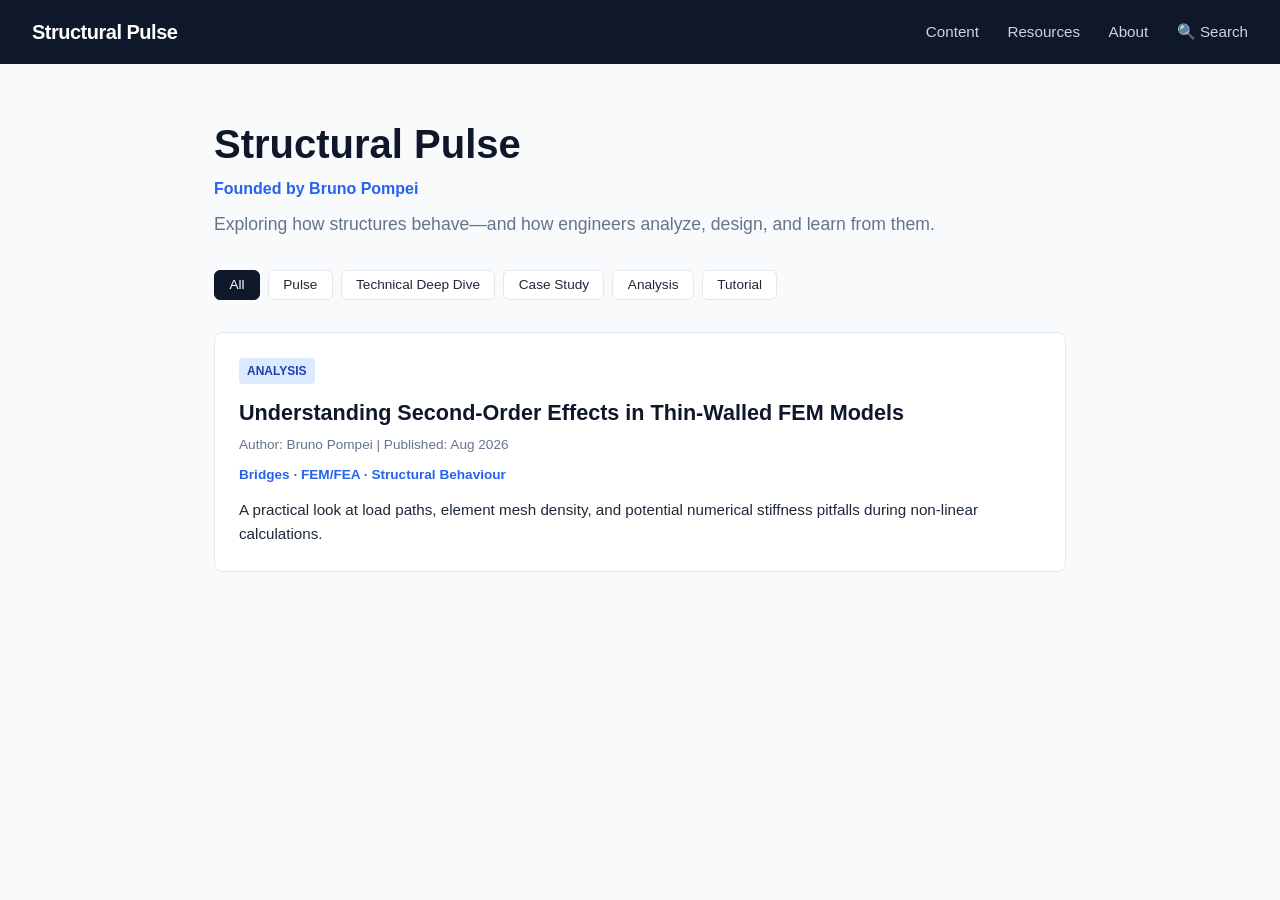
==== index.html @ de6e0392 "feat: initial V1 layout and styling" ====
<!DOCTYPE html>
<html lang="en">
<head>
    <meta charset="UTF-8">
    <meta name="viewport" content="width=device-width, initial-scale=1.0">
    <title>Structural Pulse | Engineering Insights</title>
    <link rel="stylesheet" href="style.css">
</head>
<body>

    <!-- Header & Navigation -->
    <header>
        <div class="logo">Structural Pulse</div>
        <nav>
            <a href="#content">Content</a>
            <a href="#resources">Resources</a>
            <a href="#about">About</a>
            <a href="#search">🔍 Search</a>
        </nav>
    </header>

    <!-- Hero Section -->
    <section class="hero">
        <h1>Structural Pulse</h1>
        <p class="subtitle">Founded by Bruno Pompei</p>
        <p class="tagline">Exploring how structures behave—and how engineers analyze, design, and learn from them.</p>
    </section>

    <!-- Content Type Filters -->
    <section class="filters">
        <button class="filter-btn active">All</button>
        <button class="filter-btn">Pulse</button>
        <button class="filter-btn">Technical Deep Dive</button>
        <button class="filter-btn">Case Study</button>
        <button class="filter-btn">Analysis</button>
        <button class="filter-btn">Tutorial</button>
    </section>

    <!-- Sample Article Card -->
    <main id="content">
        <article class="card">
            <span class="badge">Analysis</span>
            <h2>Understanding Second-Order Effects in Thin-Walled FEM Models</h2>
            <p class="metadata">Author: Bruno Pompei | Published: Aug 2026</p>
            <p class="tags">Bridges · FEM/FEA · Structural Behaviour</p>
            <p class="excerpt">A practical look at load paths, element mesh density, and potential numerical stiffness pitfalls during non-linear calculations.</p>
        </article>
    </main>

    <script src="script.js"></script>
</body>
</html>
---- style.css ----
/* --- CSS RESET & VARIABLES --- */
:root {
    --primary: #0f172a;       /* Deep Slate */
    --accent: #2563eb;        /* Engineering Blue */
    --bg: #f8fafc;            /* Light Gray Canvas */
    --surface: #ffffff;       /* Pure White Cards */
    --text-main: #1e293b;     /* Dark Charcoal Text */
    --text-muted: #64748b;    /* Muted Slate Text */
    --border: #e2e8f0;        /* Subtle Border Gray */
}

* {
    box-sizing: border-box;
    margin: 0;
    padding: 0;
}

body {
    font-family: -apple-system, BlinkMacSystemFont, "Segoe UI", Roboto, Helvetica, Arial, sans-serif;
    background-color: var(--bg);
    color: var(--text-main);
    line-height: 1.6;
    padding-bottom: 40px;
}

/* --- HEADER & NAVIGATION --- */
header {
    display: flex;
    justify-content: space-between;
    align-items: center;
    background-color: var(--primary);
    color: var(--surface);
    padding: 1rem 2rem;
}

.logo {
    font-size: 1.25rem;
    font-weight: 700;
    letter-spacing: -0.5px;
}

nav a {
    color: #cbd5e1;
    text-decoration: none;
    margin-left: 1.5rem;
    font-size: 0.95rem;
    transition: color 0.2s ease;
}

nav a:hover {
    color: var(--surface);
}

/* --- HERO SECTION --- */
.hero {
    max-width: 900px;
    margin: 3rem auto 2rem auto;
    padding: 0 1.5rem;
}

.hero h1 {
    font-size: 2.5rem;
    color: var(--primary);
}

.subtitle {
    font-weight: 600;
    color: var(--accent);
    margin-bottom: 0.5rem;
}

.tagline {
    font-size: 1.1rem;
    color: var(--text-muted);
}

/* --- FILTER BUTTONS --- */
.filters {
    max-width: 900px;
    margin: 0 auto 2rem auto;
    padding: 0 1.5rem;
    display: flex;
    gap: 0.5rem;
    flex-wrap: wrap;
}

.filter-btn {
    background: var(--surface);
    border: 1px solid var(--border);
    padding: 0.4rem 0.9rem;
    border-radius: 6px;
    font-size: 0.85rem;
    cursor: pointer;
    color: var(--text-main);
}

.filter-btn.active, .filter-btn:hover {
    background: var(--primary);
    color: var(--surface);
    border-color: var(--primary);
}

/* --- ARTICLE CARDS --- */
main {
    max-width: 900px;
    margin: 0 auto;
    padding: 0 1.5rem;
}

.card {
    background: var(--surface);
    border: 1px solid var(--border);
    border-radius: 8px;
    padding: 1.5rem;
    margin-bottom: 1.5rem;
}

.badge {
    display: inline-block;
    background: #dbeafe;
    color: #1e40af;
    font-size: 0.75rem;
    font-weight: 700;
    text-transform: uppercase;
    padding: 0.2rem 0.5rem;
    border-radius: 4px;
    margin-bottom: 0.75rem;
}

.card h2 {
    font-size: 1.35rem;
    color: var(--primary);
    margin-bottom: 0.25rem;
}

.metadata {
    font-size: 0.85rem;
    color: var(--text-muted);
}

.tags {
    font-size: 0.85rem;
    font-weight: 600;
    color: var(--accent);
    margin: 0.5rem 0 0.75rem 0;
}

.excerpt {
    color: var(--text-main);
    font-size: 0.95rem;
}
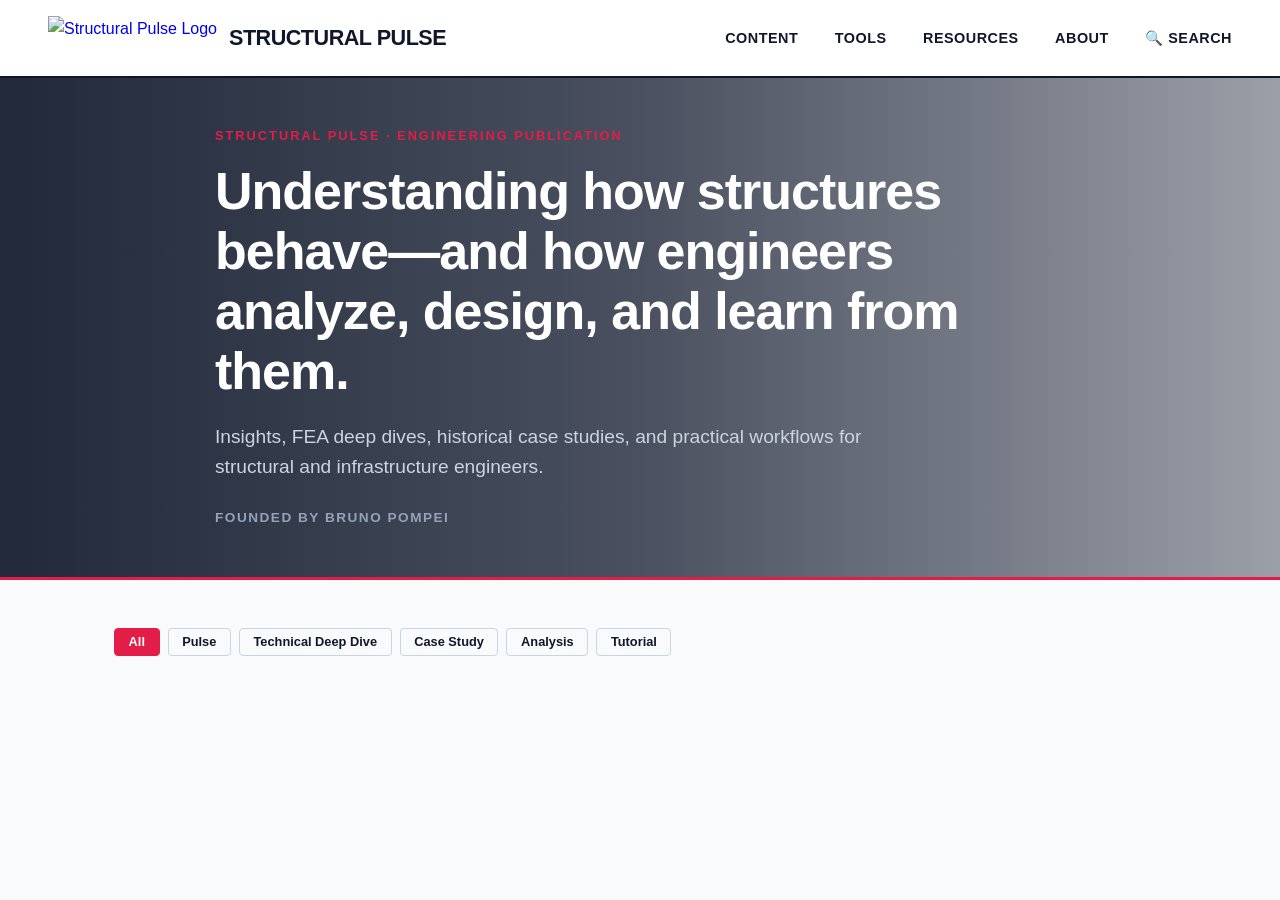
==== commit 0f442065: "Update index page" ====
--- a/index.html
+++ b/index.html
@@ -4,29 +4,40 @@
     <meta charset="UTF-8">
     <meta name="viewport" content="width=device-width, initial-scale=1.0">
     <title>Structural Pulse | Engineering Insights</title>
+    <link rel="icon" href="images/logo.png" type="image/png">
     <link rel="stylesheet" href="style.css">
 </head>
 <body>
 
-    <!-- Header & Navigation -->
     <header>
-        <div class="logo">Structural Pulse</div>
+        <a href="index.html" class="logo-container">
+            <img src="images/logo.png" alt="Structural Pulse Logo" class="logo-img">
+            <span class="logo-text">Structural Pulse</span>
+        </a>
         <nav>
-            <a href="#content">Content</a>
+            <a href="index.html#content">Content</a>
+            <a href="tools.html">Tools</a>
             <a href="#resources">Resources</a>
             <a href="#about">About</a>
             <a href="#search">🔍 Search</a>
         </nav>
     </header>
 
-    <!-- Hero Section -->
-    <section class="hero">
-        <h1>Structural Pulse</h1>
-        <p class="subtitle">Founded by Bruno Pompei</p>
-        <p class="tagline">Exploring how structures behave—and how engineers analyze, design, and learn from them.</p>
+    <section class="hero-banner" id="heroBanner">
+        <video autoplay muted loop playsinline id="heroVideo" class="hero-video">
+            <source src="images/hero-video.mp4" type="video/mp4">
+        </video>
+
+        <div class="hero-overlay"></div>
+
+        <div class="hero-content">
+            <span class="hero-category">STRUCTURAL PULSE · ENGINEERING PUBLICATION</span>
+            <h1 class="hero-title">Understanding how structures behave—and how engineers analyze, design, and learn from them.</h1>
+            <p class="hero-subtitle">Insights, FEA deep dives, historical case studies, and practical workflows for structural and infrastructure engineers.</p>
+            <p class="hero-founder">FOUNDED BY BRUNO POMPEI</p>
+        </div>
     </section>
 
-    <!-- Content Type Filters -->
     <section class="filters">
         <button class="filter-btn active">All</button>
         <button class="filter-btn">Pulse</button>
@@ -36,15 +47,7 @@
         <button class="filter-btn">Tutorial</button>
     </section>
 
-    <!-- Sample Article Card -->
     <main id="content">
-        <article class="card">
-            <span class="badge">Analysis</span>
-            <h2>Understanding Second-Order Effects in Thin-Walled FEM Models</h2>
-            <p class="metadata">Author: Bruno Pompei | Published: Aug 2026</p>
-            <p class="tags">Bridges · FEM/FEA · Structural Behaviour</p>
-            <p class="excerpt">A practical look at load paths, element mesh density, and potential numerical stiffness pitfalls during non-linear calculations.</p>
-        </article>
     </main>
 
     <script src="script.js"></script>
--- a/style.css
+++ b/style.css
@@ -1,12 +1,15 @@
-/* --- CSS RESET & VARIABLES --- */
+/* ==========================================================================
+   1. CSS RESET & BRAND VARIABLES
+   ========================================================================== */
 :root {
-    --primary: #0f172a;       /* Deep Slate */
-    --accent: #2563eb;        /* Engineering Blue */
-    --bg: #f8fafc;            /* Light Gray Canvas */
-    --surface: #ffffff;       /* Pure White Cards */
-    --text-main: #1e293b;     /* Dark Charcoal Text */
+    --primary: #0f172a;       /* Slate / Dark Navy */
+    --brand-red: #e11d48;     /* Structural Pulse Red (Matching Logo) */
+    --accent-blue: #2563eb;   /* Technical Accent Blue */
+    --bg: #f8fafc;            /* Clean Surface Canvas */
+    --surface: #ffffff;       /* Card Background */
+    --text-main: #0f172a;     /* Sharp Dark Charcoal Text */
     --text-muted: #64748b;    /* Muted Slate Text */
-    --border: #e2e8f0;        /* Subtle Border Gray */
+    --border: #cbd5e1;        /* Crisp Structural Border */
 }
 
 * {
@@ -20,64 +23,166 @@
     background-color: var(--bg);
     color: var(--text-main);
     line-height: 1.6;
-    padding-bottom: 40px;
-}
-
-/* --- HEADER & NAVIGATION --- */
+}
+
+/* ==========================================================================
+   2. HEADER & BRAND NAVIGATION
+   ========================================================================== */
 header {
     display: flex;
     justify-content: space-between;
     align-items: center;
-    background-color: var(--primary);
+    background-color: var(--surface);
+    border-bottom: 2px solid var(--primary);
+    padding: 1rem 3rem;
+}
+
+.logo-container {
+    display: flex;
+    align-items: center;
+    gap: 0.75rem;
+    text-decoration: none;
+}
+
+.logo-img {
+    height: 44px;
+    width: auto;
+    display: block;
+}
+
+.logo-text {
+    font-size: 1.35rem;
+    font-weight: 800;
+    letter-spacing: -0.5px;
+    color: var(--primary);
+    text-transform: uppercase;
+}
+
+nav a {
+    color: var(--text-main);
+    text-decoration: none;
+    margin-left: 2rem;
+    font-size: 0.9rem;
+    font-weight: 600;
+    text-transform: uppercase;
+    letter-spacing: 0.5px;
+    transition: color 0.2s ease;
+}
+
+nav a:hover,
+nav a.active-nav {
+    color: var(--brand-red) !important;
+}
+
+nav a.active-nav {
+    border-bottom: 2px solid var(--brand-red);
+}
+
+/* ==========================================================================
+   3. EDITORIAL HERO BANNER (VIDEO & STATIC FALLBACK)
+   ========================================================================== */
+.hero-banner {
+    position: relative;
+    width: 100%;
+    min-height: 480px;
+    background-image: url('images/hero-bg.jpg'); /* Static background fallback */
+    background-size: cover;
+    background-position: center;
+    background-repeat: no-repeat;
+    display: flex;
+    align-items: center;
+    margin-bottom: 3rem;
+    border-bottom: 3px solid var(--brand-red);
+    overflow: hidden;
+}
+
+/* Background video positioning */
+.hero-video {
+    position: absolute;
+    top: 50%;
+    left: 50%;
+    min-width: 100%;
+    min-height: 100%;
+    width: auto;
+    height: auto;
+    transform: translate(-50%, -50%);
+    object-fit: cover;
+    z-index: 0;
+    opacity: 1;
+    transition: opacity 0.6s ease;
+}
+
+/* Fades out video when user scrolls down */
+.hero-banner.scrolled .hero-video {
+    opacity: 0;
+    pointer-events: none;
+}
+
+.hero-overlay {
+    position: absolute;
+    top: 0;
+    left: 0;
+    width: 100%;
+    height: 100%;
+    background: linear-gradient(
+        90deg, 
+        rgba(15, 23, 42, 0.92) 0%, 
+        rgba(15, 23, 42, 0.75) 50%, 
+        rgba(15, 23, 42, 0.40) 100%
+    );
+    z-index: 1;
+}
+
+.hero-content {
+    position: relative;
+    z-index: 2;
+    max-width: 1100px;
+    margin: 0 auto;
+    padding: 3rem 1.5rem;
     color: var(--surface);
-    padding: 1rem 2rem;
-}
-
-.logo {
-    font-size: 1.25rem;
-    font-weight: 700;
-    letter-spacing: -0.5px;
-}
-
-nav a {
+}
+
+.hero-category {
+    display: block;
+    font-size: 0.8rem;
+    font-weight: 800;
+    letter-spacing: 2px;
+    color: var(--brand-red);
+    margin-bottom: 1rem;
+}
+
+.hero-title {
+    font-size: 3.25rem;
+    font-weight: 800;
+    line-height: 1.15;
+    letter-spacing: -1px;
+    max-width: 850px;
+    margin-bottom: 1.25rem;
+    color: #ffffff;
+}
+
+.hero-subtitle {
+    font-size: 1.2rem;
+    line-height: 1.6;
     color: #cbd5e1;
-    text-decoration: none;
-    margin-left: 1.5rem;
-    font-size: 0.95rem;
-    transition: color 0.2s ease;
-}
-
-nav a:hover {
-    color: var(--surface);
-}
-
-/* --- HERO SECTION --- */
-.hero {
-    max-width: 900px;
-    margin: 3rem auto 2rem auto;
-    padding: 0 1.5rem;
-}
-
-.hero h1 {
-    font-size: 2.5rem;
-    color: var(--primary);
-}
-
-.subtitle {
-    font-weight: 600;
-    color: var(--accent);
-    margin-bottom: 0.5rem;
-}
-
-.tagline {
-    font-size: 1.1rem;
-    color: var(--text-muted);
-}
-
-/* --- FILTER BUTTONS --- */
+    max-width: 700px;
+    margin-bottom: 1.5rem;
+    font-weight: 400;
+}
+
+.hero-founder {
+    font-size: 0.85rem;
+    font-weight: 700;
+    letter-spacing: 1.5px;
+    color: #94a3b8;
+}
+
+/* ==========================================================================
+   4. CONTENT FILTER BUTTONS
+   ========================================================================== */
 .filters {
-    max-width: 900px;
-    margin: 0 auto 2rem auto;
+    max-width: 1100px;
+    margin: 0 auto 2.5rem auto;
     padding: 0 1.5rem;
     display: flex;
     gap: 0.5rem;
@@ -85,67 +190,631 @@
 }
 
 .filter-btn {
-    background: var(--surface);
-    border: 1px solid var(--border);
-    padding: 0.4rem 0.9rem;
-    border-radius: 6px;
-    font-size: 0.85rem;
+    background: transparent;
+    border: 1px solid var(--border);
+    padding: 0.35rem 0.85rem;
+    border-radius: 4px;
+    font-size: 0.8rem;
+    font-weight: 600;
     cursor: pointer;
     color: var(--text-main);
-}
-
-.filter-btn.active, .filter-btn:hover {
+    transition: all 0.2s ease;
+}
+
+.filter-btn.active, 
+.filter-btn:hover {
+    background: var(--brand-red);
+    color: var(--surface);
+    border-color: var(--brand-red);
+}
+
+/* ==========================================================================
+   5. HOMEPAGE ARTICLE GRID
+   ========================================================================== */
+main {
+    max-width: 1100px;
+    margin: 0 auto 4rem auto;
+    padding: 0 1.5rem;
+    display: grid;
+    grid-template-columns: repeat(auto-fill, minmax(320px, 1fr));
+    gap: 1.75rem;
+}
+
+.card {
+    background: var(--surface);
+    border: 1px solid var(--border);
+    border-radius: 4px;
+    padding: 1.75rem;
+    display: flex;
+    flex-direction: column;
+    justify-content: space-between;
+    transition: transform 0.15s ease, border-color 0.15s ease;
+}
+
+.card:hover {
+    transform: translateY(-2px);
+    border-color: var(--brand-red);
+}
+
+.badge {
+    align-self: flex-start;
+    background: var(--primary);
+    color: var(--surface);
+    font-size: 0.65rem;
+    font-weight: 800;
+    text-transform: uppercase;
+    letter-spacing: 1px;
+    padding: 0.2rem 0.6rem;
+    border-radius: 2px;
+    margin-bottom: 1rem;
+}
+
+.card h2 {
+    font-size: 1.25rem;
+    font-weight: 700;
+    color: var(--primary);
+    line-height: 1.35;
+    margin-bottom: 0.5rem;
+}
+
+.metadata {
+    font-size: 0.8rem;
+    color: var(--text-muted);
+    margin-bottom: 0.5rem;
+}
+
+.tags {
+    font-size: 0.8rem;
+    font-weight: 700;
+    color: var(--accent-blue);
+    margin-bottom: 0.75rem;
+}
+
+.excerpt {
+    color: var(--text-main);
+    font-size: 0.9rem;
+    line-height: 1.5;
+}
+
+/* ==========================================================================
+   6. ARTICLE DETAIL READER PAGE
+   ========================================================================== */
+.article-container {
+    max-width: 800px;
+    margin: 2.5rem auto 4rem auto;
+    padding: 0 1.5rem;
+    display: block;
+}
+
+.back-link {
+    display: inline-block;
+    color: var(--brand-red);
+    text-decoration: none;
+    font-size: 0.85rem;
+    font-weight: 700;
+    margin-bottom: 1.5rem;
+}
+
+.article-header {
+    border-bottom: 1px solid var(--border);
+    padding-bottom: 1.5rem;
+    margin-bottom: 2rem;
+}
+
+.article-header h1 {
+    font-size: 2.25rem;
+    font-weight: 800;
+    line-height: 1.25;
+    color: var(--primary);
+    margin: 0.75rem 0;
+}
+
+.featured-figure {
+    margin-bottom: 2.5rem;
+}
+
+.featured-figure img {
+    width: 100%;
+    height: auto;
+    border-radius: 4px;
+    border: 1px solid var(--border);
+}
+
+.featured-figure figcaption {
+    font-size: 0.85rem;
+    color: var(--text-muted);
+    margin-top: 0.5rem;
+    text-align: center;
+}
+
+.article-content h2 {
+    font-size: 1.4rem;
+    font-weight: 700;
+    color: var(--primary);
+    margin: 2rem 0 0.75rem 0;
+}
+
+.article-content p {
+    font-size: 1.05rem;
+    line-height: 1.75;
+    color: var(--text-main);
+    margin-bottom: 1.25rem;
+}
+
+.article-content ul {
+    margin: 0 0 1.5rem 1.5rem;
+    color: var(--text-main);
+}
+
+.article-content li {
+    margin-bottom: 0.5rem;
+    font-size: 1rem;
+}
+
+.author-card {
+    margin-top: 4rem;
+    padding: 1.5rem;
+    background: var(--surface);
+    border: 1px solid var(--border);
+    border-left: 4px solid var(--brand-red);
+    border-radius: 4px;
+}
+
+.author-card h3 {
+    font-size: 1.1rem;
+    color: var(--primary);
+    margin-bottom: 0.25rem;
+}
+
+.author-card p {
+    font-size: 0.9rem;
+    color: var(--text-muted);
+}
+
+/* ==========================================================================
+   7. ENGINEERING TOOLS SUITE
+   ========================================================================== */
+main.tools-container {
+    display: block !important;
+    max-width: 1100px;
+    margin: 2.5rem auto 4rem auto;
+    padding: 0 1.5rem;
+}
+
+.tools-header {
+    display: block;
+    background: transparent;
+    border-bottom: 1px solid var(--border);
+    padding-bottom: 1.5rem;
+    margin-bottom: 2rem;
+}
+
+.tools-header h1 {
+    font-size: 2.25rem;
+    font-weight: 800;
+    color: var(--primary);
+    margin: 0.5rem 0;
+}
+
+.scheme-section h2, 
+.calc-panel h2 {
+    font-size: 1.1rem;
+    font-weight: 700;
+    color: var(--primary);
+    margin-bottom: 1rem;
+    text-transform: uppercase;
+    letter-spacing: 0.5px;
+}
+
+/* Static Scheme Selector Row */
+.scheme-grid {
+    display: grid;
+    grid-template-columns: repeat(auto-fill, minmax(240px, 1fr));
+    gap: 1rem;
+    margin-bottom: 2.5rem;
+}
+
+.scheme-card {
+    background: var(--surface);
+    border: 2px solid var(--border);
+    border-radius: 6px;
+    padding: 1.25rem;
+    text-align: left;
+    cursor: pointer;
+    transition: all 0.2s ease;
+}
+
+.scheme-card:hover {
+    border-color: var(--brand-red);
+}
+
+.scheme-card.active {
+    border-color: var(--brand-red);
+    background: #fff5f5;
+}
+
+.scheme-diagram {
+    font-family: monospace;
+    font-size: 0.9rem;
+    color: var(--brand-red);
+    background: var(--bg);
+    padding: 0.5rem;
+    border-radius: 4px;
+    text-align: center;
+    margin-bottom: 0.75rem;
+}
+
+.scheme-card h3 {
+    font-size: 0.95rem;
+    color: var(--primary);
+    font-weight: 700;
+}
+
+.scheme-card p {
+    font-size: 0.8rem;
+    color: var(--text-muted);
+}
+
+/* Inputs & Results 2-Column Panel Layout */
+.calc-grid {
+    display: grid;
+    grid-template-columns: 1fr 1fr;
+    gap: 2rem;
+}
+
+@media (max-width: 768px) {
+    .calc-grid {
+        grid-template-columns: 1fr;
+    }
+}
+
+.calc-panel {
+    background: var(--surface);
+    border: 1px solid var(--border);
+    border-radius: 6px;
+    padding: 1.75rem;
+}
+
+.form-group {
+    margin-bottom: 1.25rem;
+}
+
+.form-group label {
+    display: block;
+    font-size: 0.85rem;
+    font-weight: 700;
+    color: var(--primary);
+    margin-bottom: 0.35rem;
+}
+
+.form-group input {
+    width: 100%;
+    padding: 0.6rem 0.75rem;
+    border: 1px solid var(--border);
+    border-radius: 4px;
+    font-size: 1rem;
+    color: var(--text-main);
+}
+
+.form-group input:focus {
+    outline: none;
+    border-color: var(--brand-red);
+}
+
+.form-group small {
+    display: block;
+    font-size: 0.75rem;
+    color: var(--text-muted);
+    margin-top: 0.25rem;
+}
+
+/* Calculation Output Cards */
+.results-panel {
+    display: flex;
+    flex-direction: column;
+    gap: 1rem;
+}
+
+.result-card {
+    background: var(--bg);
+    border-left: 4px solid var(--primary);
+    padding: 1rem;
+    border-radius: 4px;
+}
+
+.result-card.highlight {
+    border-left-color: var(--brand-red);
+    background: #fff5f5;
+}
+
+.result-label {
+    display: block;
+    font-size: 0.8rem;
+    font-weight: 700;
+    color: var(--text-muted);
+    text-transform: uppercase;
+}
+
+.result-value {
+    display: block;
+    font-size: 1.5rem;
+    font-weight: 800;
+    color: var(--primary);
+    margin-top: 0.2rem;
+}
+
+.result-card.highlight .result-value {
+    color: var(--brand-red);
+}
+
+.result-subtext {
+    font-size: 0.8rem;
+    font-weight: 600;
+    color: var(--text-muted);
+}
+/* Slider + Numeric Input Row */
+.input-slider-row {
+    display: flex;
+    align-items: center;
+    gap: 0.75rem;
+}
+
+.num-override {
+    width: 90px !important;
+    padding: 0.4rem 0.5rem;
+    font-weight: 700;
+    text-align: right;
+}
+
+/* Results Header & Unit Selector */
+.results-header-row {
+    display: flex;
+    justify-content: space-between;
+    align-items: center;
+    margin-bottom: 0.75rem;
+}
+
+.unit-toggle {
+    display: flex;
+    gap: 0.25rem;
+    background: var(--bg);
+    padding: 0.2rem;
+    border-radius: 4px;
+    border: 1px solid var(--border);
+}
+
+.unit-btn {
+    background: transparent;
+    border: none;
+    padding: 0.2rem 0.6rem;
+    font-size: 0.75rem;
+    font-weight: 700;
+    cursor: pointer;
+    border-radius: 3px;
+    color: var(--text-muted);
+}
+
+.unit-btn.active {
+    background: var(--primary);
+    color: var(--surface);
+}
+
+/* Calculation Steps Code Block */
+.full-width-panel {
+    grid-column: 1 / -1;
+}
+
+.steps-code-block {
+    background: #0f172a;
+    color: #38bdf8;
+    font-family: monospace;
+    font-size: 0.9rem;
+    padding: 1.25rem;
+    border-radius: 6px;
+    white-space: pre-wrap;
+    line-height: 1.6;
+}
+
+/* Screen Shot / Export Button */
+.tools-header-top {
+    display: flex;
+    justify-content: space-between;
+    align-items: center;
+}
+
+.screenshot-btn {
+    background: var(--surface);
+    border: 1px solid var(--border);
+    padding: 0.4rem 0.85rem;
+    font-size: 0.8rem;
+    font-weight: 700;
+    border-radius: 4px;
+    cursor: pointer;
+    color: var(--primary);
+    transition: all 0.2s ease;
+}
+
+.screenshot-btn:hover {
+    background: var(--brand-red);
+    color: var(--surface);
+    border-color: var(--brand-red);
+}
+
+.unit-toggle-label {
+    font-size: 0.65rem;
+    font-weight: 800;
+    color: var(--text-muted);
+    align-self: center;
+    margin-right: 0.25rem;
+    letter-spacing: 0.5px;
+}
+
+/* --- PRINT & CAPTURE MEDIA STYLES --- */
+@media print {
+    header, nav, .screenshot-btn, .scheme-section {
+        display: none !important;
+    }
+    body {
+        background: white;
+    }
+    .tools-container {
+        margin: 0;
+        padding: 0;
+    }
+    .calc-grid {
+        grid-template-columns: 1fr 1fr !important;
+        gap: 1rem;
+    }
+}
+/* Catalogue Select Styling */
+.catalogue-group {
+    background: var(--surface);
+    border: 1px solid var(--border);
+    border-radius: 6px;
+    padding: 1rem 1.25rem;
+}
+
+.catalogue-select {
+    width: 100%;
+    padding: 0.6rem 0.75rem;
+    border: 1px solid var(--border);
+    border-radius: 4px;
+    font-size: 0.95rem;
+    font-weight: 700;
+    color: var(--primary);
+    background: var(--bg);
+    cursor: pointer;
+}
+
+.catalogue-select:focus {
+    outline: none;
+    border-color: var(--brand-red);
+}
+
+/* Hide / Show Steps Toggle Button */
+.toggle-steps-btn {
+    background: transparent;
+    border: 1px solid var(--border);
+    padding: 0.3rem 0.75rem;
+    font-size: 0.8rem;
+    font-weight: 700;
+    border-radius: 4px;
+    cursor: pointer;
+    color: var(--text-muted);
+    transition: all 0.2s ease;
+}
+
+.toggle-steps-btn:hover {
     background: var(--primary);
     color: var(--surface);
     border-color: var(--primary);
 }
-
-/* --- ARTICLE CARDS --- */
-main {
-    max-width: 900px;
-    margin: 0 auto;
-    padding: 0 1.5rem;
-}
-
-.card {
-    background: var(--surface);
-    border: 1px solid var(--border);
-    border-radius: 8px;
-    padding: 1.5rem;
-    margin-bottom: 1.5rem;
-}
-
-.badge {
-    display: inline-block;
-    background: #dbeafe;
-    color: #1e40af;
-    font-size: 0.75rem;
+/* Responsive Dynamic Property Cards Grid */
+.results-cards-grid {
+    display: grid;
+    grid-template-columns: repeat(auto-fit, minmax(160px, 1fr));
+    gap: 0.75rem;
+    margin-top: 1rem;
+}
+
+.result-card {
+    background: var(--bg);
+    border: 1px solid var(--border);
+    border-radius: 6px;
+    padding: 0.75rem 0.85rem;
+    display: flex;
+    flex-direction: column;
+    gap: 0.25rem;
+    transition: all 0.15s ease;
+}
+
+.result-card.highlight {
+    background: #fff1f2;
+    border-color: #f43f5e;
+}
+
+.result-label {
+    font-size: 0.72rem;
     font-weight: 700;
     text-transform: uppercase;
-    padding: 0.2rem 0.5rem;
-    border-radius: 4px;
-    margin-bottom: 0.75rem;
-}
-
-.card h2 {
-    font-size: 1.35rem;
-    color: var(--primary);
-    margin-bottom: 0.25rem;
-}
-
-.metadata {
-    font-size: 0.85rem;
-    color: var(--text-muted);
-}
-
-.tags {
-    font-size: 0.85rem;
-    font-weight: 600;
-    color: var(--accent);
-    margin: 0.5rem 0 0.75rem 0;
-}
-
-.excerpt {
-    color: var(--text-main);
-    font-size: 0.95rem;
+    color: var(--text-muted);
+    letter-spacing: 0.5px;
+}
+
+.result-value {
+    font-size: 1.05rem;
+    font-weight: 800;
+    color: var(--primary);
+    font-family: monospace;
+}
+/* 2x2 Grid Architecture for Section Calculator */
+.calc-2x2-grid {
+    display: grid;
+    grid-template-columns: 1fr 1fr;
+    grid-template-rows: auto auto;
+    gap: 1.5rem;
+    margin-bottom: 2rem;
+}
+
+.box-inputs,
+.box-diagram,
+.box-results,
+.box-canvas {
+    height: 100%;
+    min-height: 480px;
+}
+
+/* Responsive Collapse for Mobile Displays */
+@media (max-width: 992px) {
+    .calc-2x2-grid {
+        grid-template-columns: 1fr;
+        grid-template-rows: auto;
+    }
+}
+/* 2x2 Grid Layout for Section Calculator */
+.calc-2x2-grid {
+    display: grid;
+    grid-template-columns: 1fr 1fr;
+    grid-template-rows: auto auto;
+    gap: 1.5rem;
+    margin-bottom: 2rem;
+}
+
+.box-inputs {
+    grid-column: 1;
+    grid-row: 1;
+}
+
+.box-diagram {
+    grid-column: 1;
+    grid-row: 2;
+}
+
+.box-canvas {
+    grid-column: 2;
+    grid-row: 1;
+}
+
+.box-results {
+    grid-column: 2;
+    grid-row: 2;
+}
+
+.box-inputs,
+.box-diagram,
+.box-results,
+.box-canvas {
+    height: 100%;
+    min-height: 480px;
+}
+
+/* Responsive Collapse for Mobile Devices */
+@media (max-width: 992px) {
+    .calc-2x2-grid {
+        grid-template-columns: 1fr;
+    }
+    .box-inputs, .box-diagram, .box-canvas, .box-results {
+        grid-column: 1;
+        grid-row: auto;
+    }
 }
